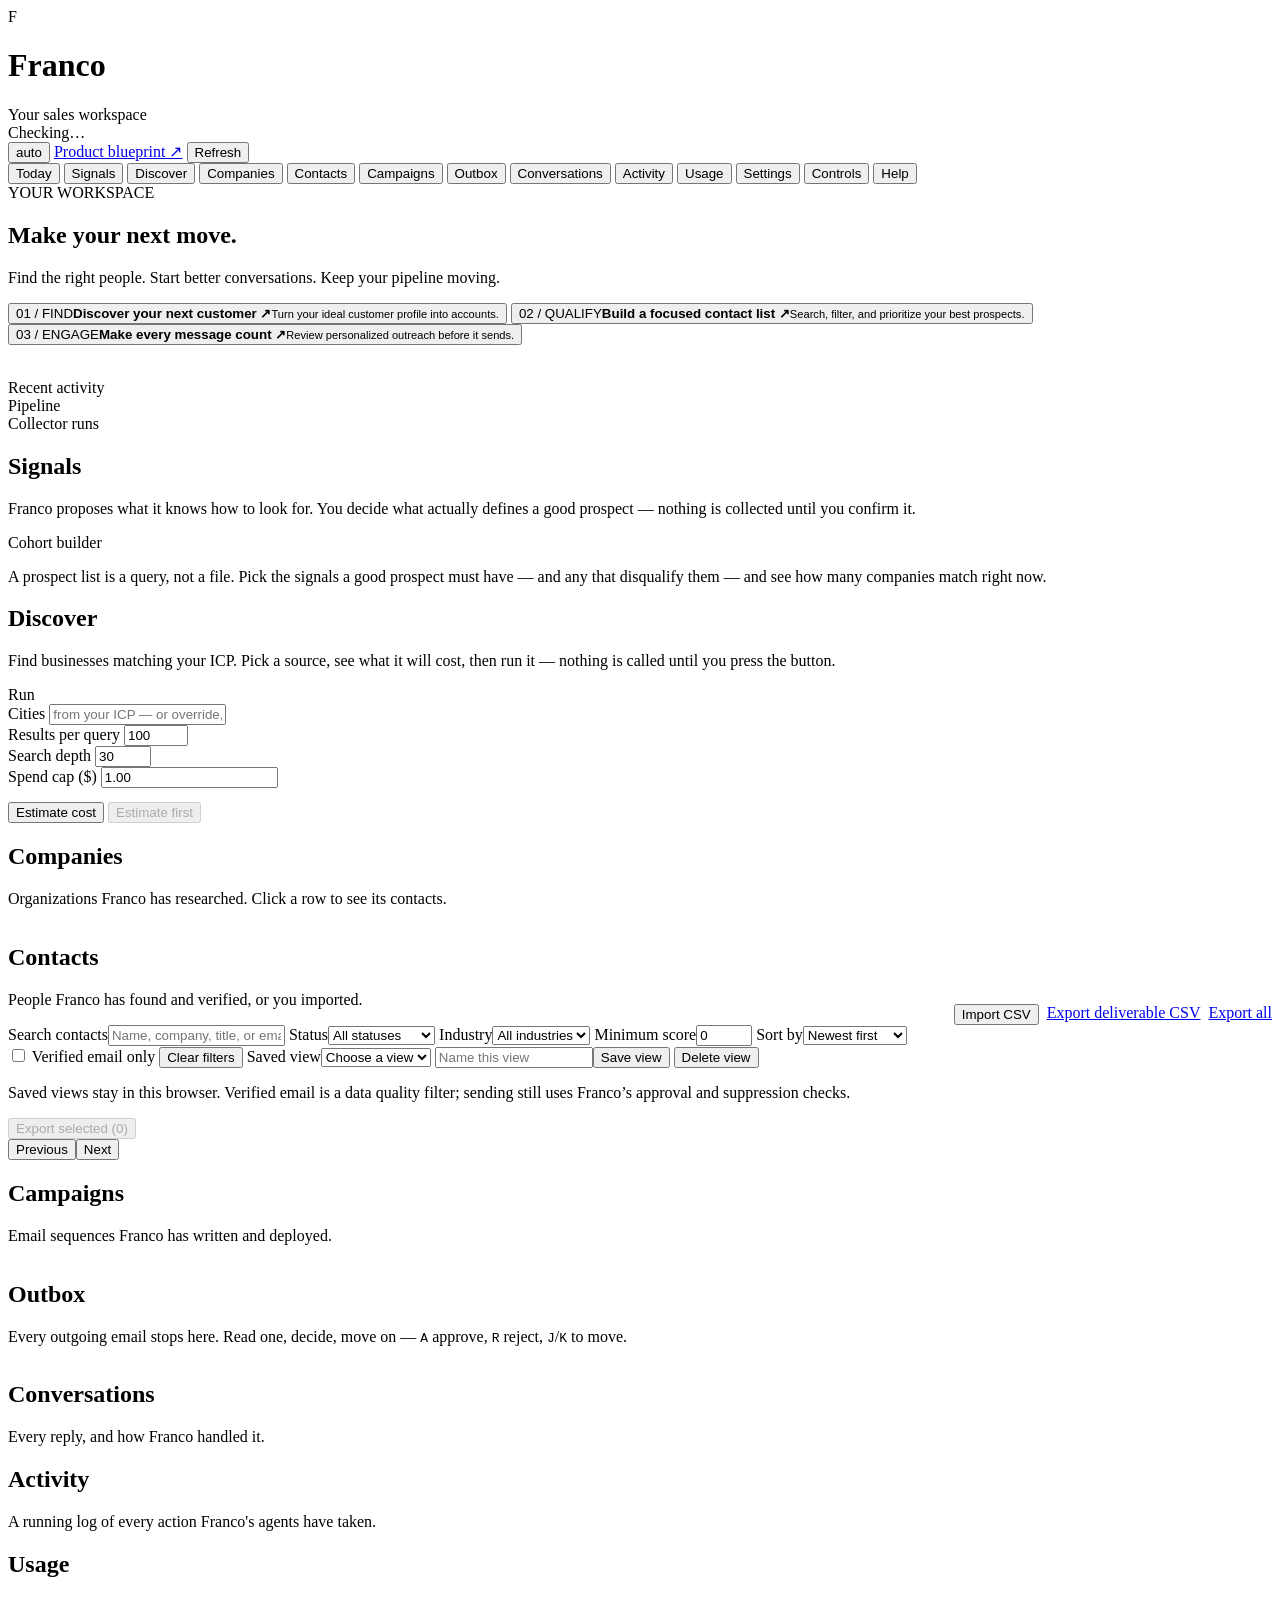
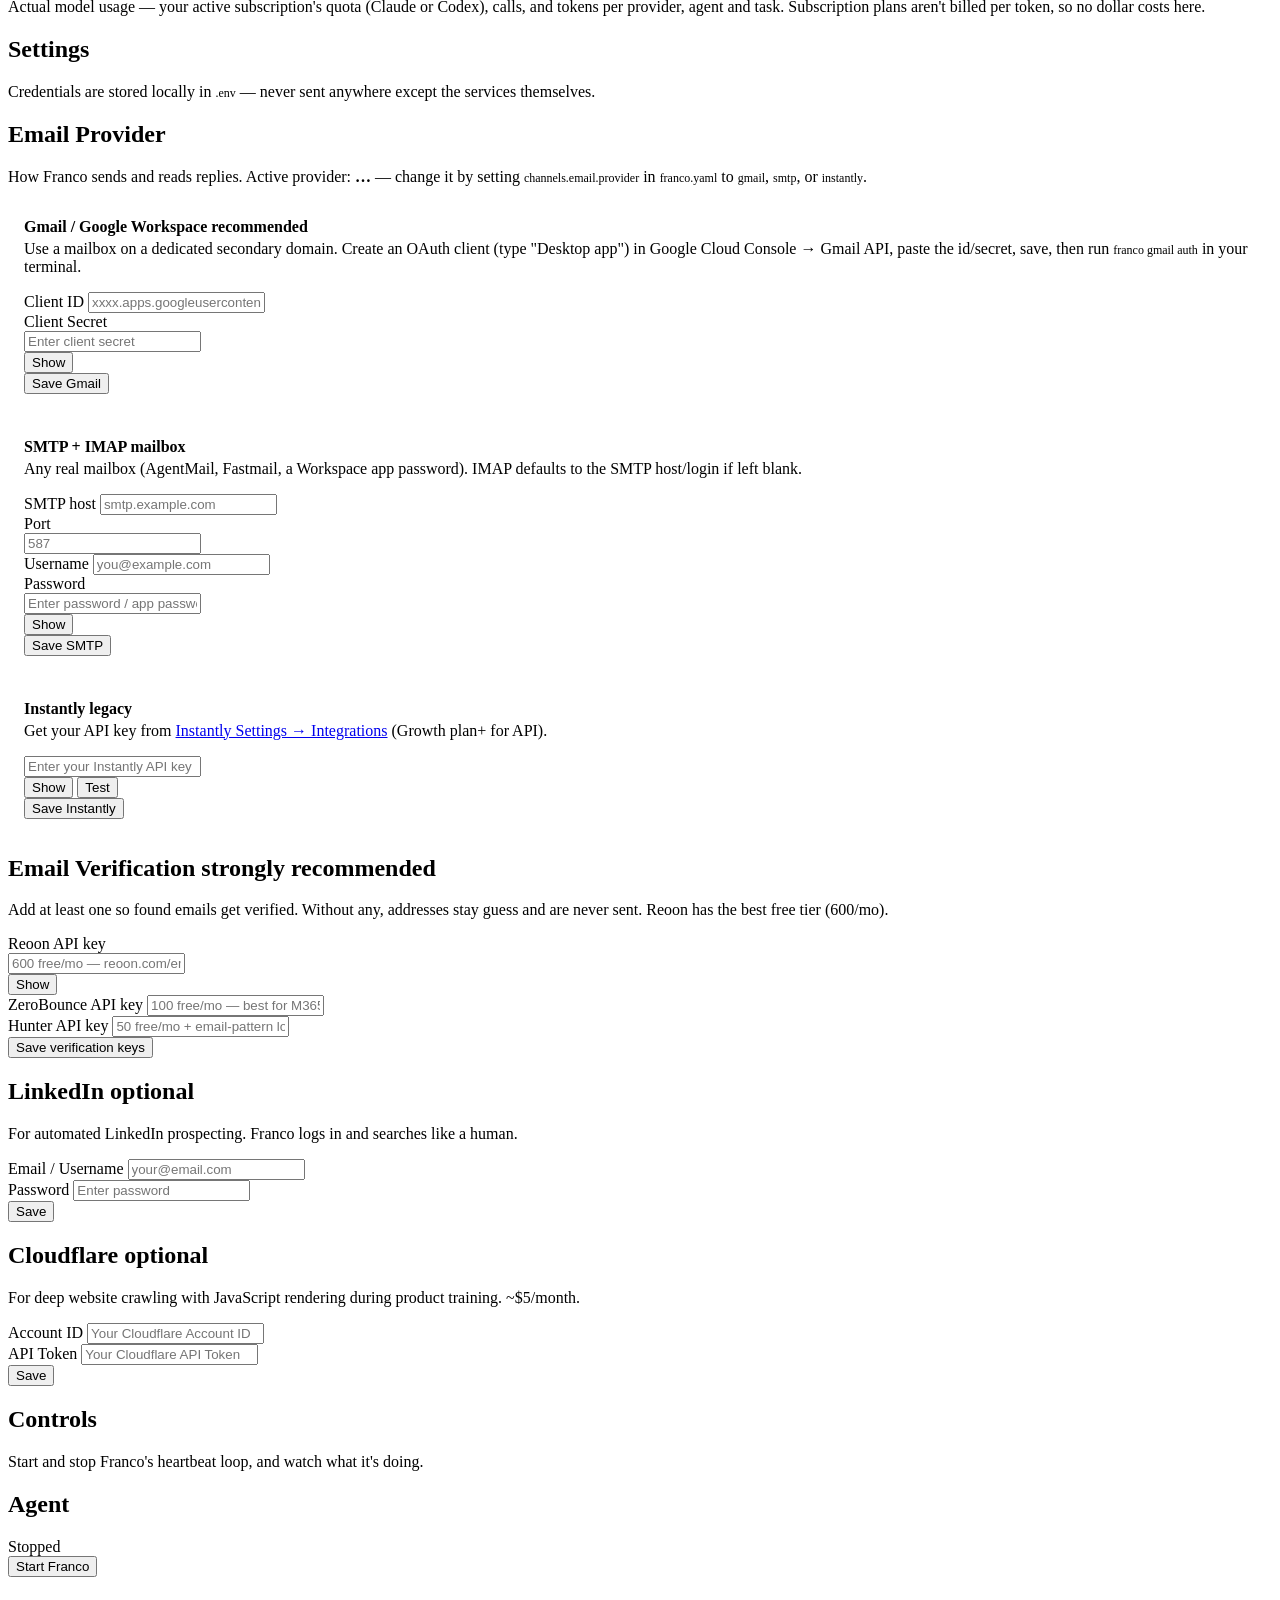
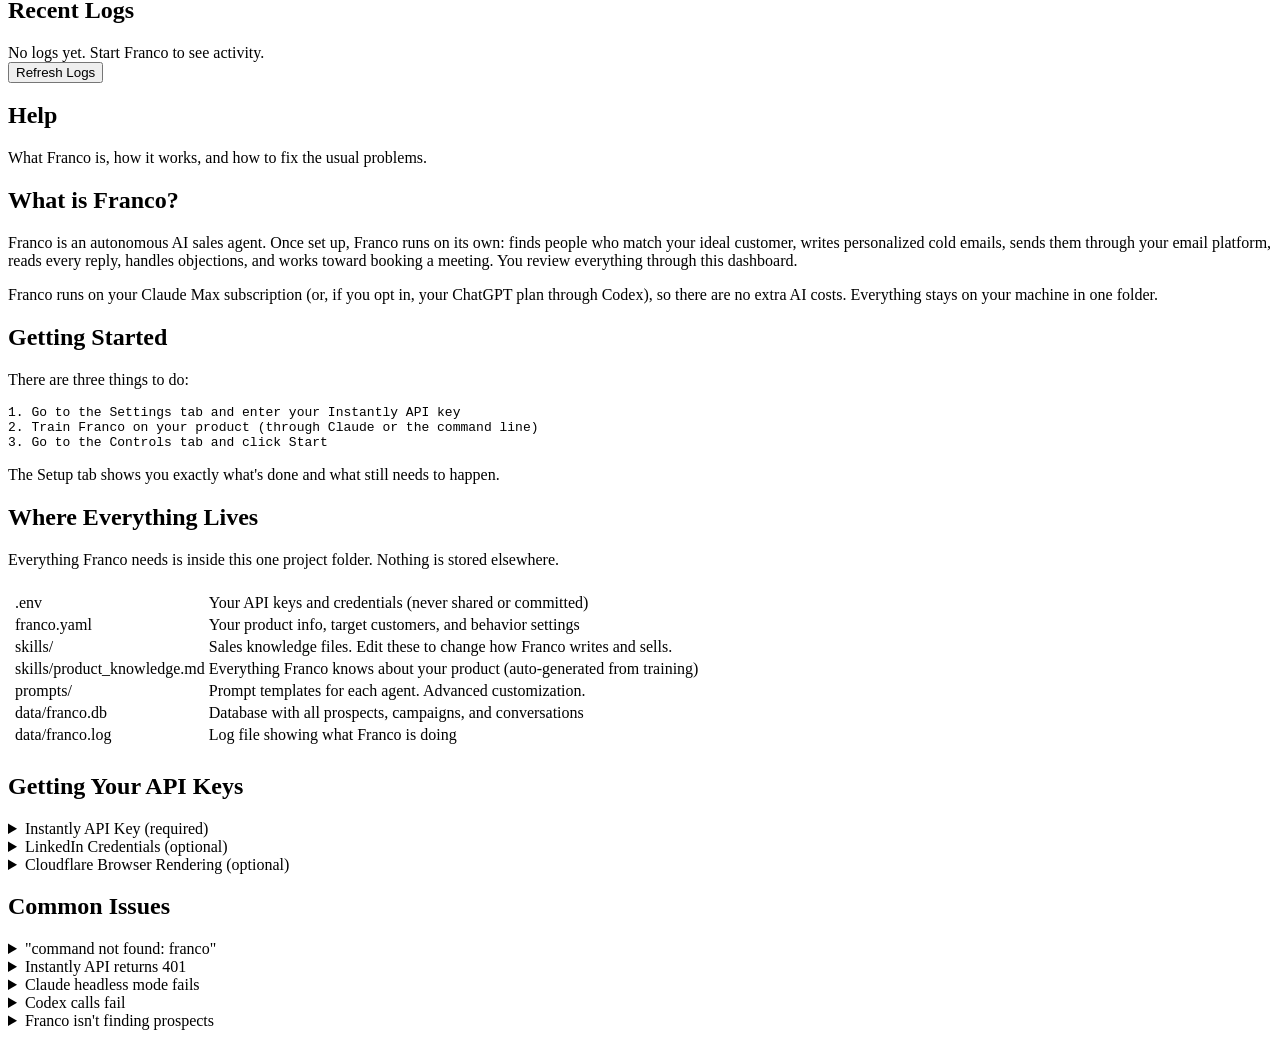
==== franco/web/index.html @ 584b2438 "Add sales workspace upgrades, product blueprint and LLM implementation harness" ====
<!DOCTYPE html>
<html lang="en">
<head>
<meta charset="UTF-8">
<meta name="viewport" content="width=device-width, initial-scale=1.0">
<title>Franco — Sales Workspace</title>
<link rel="stylesheet" href="/static/app.css">
</head>
<body>

<header>
  <div class="brand">
    <div class="mark">F</div>
    <div>
      <h1>Franco</h1>
      <div class="tagline">Your sales workspace</div>
    </div>
  </div>
  <div class="header-controls">
    <div class="franco-status" id="header-status">
      <span class="status-dot stopped" id="header-dot"></span>
      <span id="header-status-text">Checking…</span>
    </div>
    <button class="icon-btn" id="theme-btn" onclick="cycleTheme()"
            title="Appearance: follows your system until you pick one">auto</button>
    <a class="refresh-btn" href="/blueprint">Product blueprint ↗</a>
    <button class="refresh-btn" onclick="loadCurrentTab()">Refresh</button>
  </div>
</header>

<nav aria-label="Workspace navigation">
  <button class="active" onclick="showTab('today', this)">Today<span class="nav-count" id="nav-today"></span></button>
  <button onclick="showTab('signals', this)">Signals<span class="nav-count" id="nav-signals"></span></button>
  <button onclick="showTab('discover', this)">Discover</button>
  <button onclick="showTab('companies', this)">Companies</button>
  <button onclick="showTab('prospects', this)">Contacts</button>
  <button onclick="showTab('campaigns', this)">Campaigns</button>
  <button onclick="showTab('outbox', this)">Outbox<span class="nav-count" id="nav-outbox"></span></button>
  <button onclick="showTab('conversations', this)">Conversations</button>
  <button onclick="showTab('activity', this)">Activity</button>
  <button onclick="showTab('usage', this)">Usage</button>
  <button onclick="showTab('settings', this)">Settings</button>
  <button onclick="showTab('controls', this)">Controls</button>
  <button onclick="showTab('help', this)">Help</button>
</nav>

<main>

<!-- Today: what needs a human -->
<div id="today" class="section active">
  <div class="section-head">
    <div class="eyebrow">YOUR WORKSPACE</div><h2>Make your next move.</h2>
    <p>Find the right people. Start better conversations. Keep your pipeline moving.</p>
  </div>
  <div class="workspace-shortcuts">
    <button onclick="showTab('discover')"><span>01 / FIND</span><strong>Discover your next customer <b>↗</b></strong><small>Turn your ideal customer profile into accounts.</small></button>
    <button onclick="showTab('prospects')"><span>02 / QUALIFY</span><strong>Build a focused contact list <b>↗</b></strong><small>Search, filter, and prioritize your best prospects.</small></button>
    <button onclick="showTab('outbox')"><span>03 / ENGAGE</span><strong>Make every message count <b>↗</b></strong><small>Review personalized outreach before it sends.</small></button>
  </div>
  <div class="today-grid">
    <div class="today-main">
      <div id="today-queue"></div>
      <div class="rail-block" style="margin-top:34px">
        <div class="subhead">Recent activity</div>
        <div id="today-activity"></div>
      </div>
    </div>

    <aside class="today-rail">
      <div class="rail-block">
        <div class="subhead">Pipeline</div>
        <div id="today-figures"></div>
      </div>
      <div class="rail-block" id="today-runs-block">
        <div class="subhead">Collector runs</div>
        <div id="today-runs"></div>
      </div>
      <div id="today-setup"></div>
    </aside>
  </div>
</div>

<!-- Signals: the confirmation gate -->
<div id="signals" class="section">
  <div class="section-head">
    <h2>Signals</h2>
    <p>Franco proposes what it knows how to look for. You decide what actually
       defines a good prospect &mdash; nothing is collected until you confirm it.</p>
  </div>
  <div id="signals-summary"></div>
  <div id="signals-groups"></div>

  <div class="subhead">Cohort builder</div>
  <div class="card">
    <p class="lede">A prospect list is a query, not a file. Pick the signals a
      good prospect must have &mdash; and any that disqualify them &mdash; and see
      how many companies match right now.</p>
    <div id="cohort-builder"></div>
    <div id="cohort-result"></div>
  </div>
</div>

<!-- Discover: the only stage that spends money -->
<div id="discover" class="section">
  <div class="section-head">
    <h2>Discover</h2>
    <p>Find businesses matching your ICP. Pick a source, see what it will cost,
       then run it &mdash; nothing is called until you press the button.</p>
  </div>
  <div id="discover-providers"></div>

  <div class="subhead">Run</div>
  <div class="card">
    <div class="form-row" style="margin-bottom:14px">
      <div class="form-group" style="flex:2">
        <label class="form-label">Cities</label>
        <input class="form-input" id="disc-cities" placeholder="from your ICP — or override, one per line">
      </div>
      <div class="form-group">
        <label class="form-label">Results per query</label>
        <input class="form-input" id="disc-limit" type="number" value="100" min="1" max="1000">
      </div>
      <div class="form-group">
        <label class="form-label">Search depth</label>
        <input class="form-input" id="disc-depth" type="number" value="30" min="10" max="100" step="10">
      </div>
      <div class="form-group">
        <label class="form-label">Spend cap ($)</label>
        <input class="form-input" id="disc-cap" type="number" value="1.00" min="0" step="0.25">
      </div>
    </div>
    <div id="discover-estimate"></div>
    <div class="btn-group">
      <button class="btn btn-secondary" onclick="estimateDiscovery()">Estimate cost</button>
      <button class="btn btn-primary" id="disc-run" onclick="runDiscovery()" disabled>
        Estimate first</button>
      <button class="btn btn-danger" id="disc-stop" onclick="stopDiscovery()" style="display:none">
        Stop</button>
    </div>
  </div>
  <div id="discover-result"></div>
</div>

<!-- Companies -->
<div id="companies" class="section">
  <div class="section-head"><h2>Companies</h2><p>Organizations Franco has researched. Click a row to see its contacts.</p></div>
  <div id="companies-list"></div>
</div>

<!-- Contacts -->
<div id="prospects" class="section">
  <div class="section-head" style="display:flex;align-items:flex-end;justify-content:space-between;gap:16px">
    <div><h2>Contacts</h2><p>People Franco has found and verified, or you imported.</p></div>
    <div style="display:flex;gap:8px;flex-shrink:0">
      <button class="btn btn-secondary btn-sm" onclick="toggleImport()">Import CSV</button>
      <a class="btn btn-secondary btn-sm" href="/api/export/prospects.csv" download>Export deliverable CSV</a>
      <a class="btn btn-secondary btn-sm" href="/api/export/prospects.csv?all=true" download>Export all</a>
    </div>
  </div>
  <div id="import-panel"></div>
  <div class="contact-tools card">
    <div class="contact-filters">
      <label class="search-field">Search contacts<input id="contact-q" class="form-input" placeholder="Name, company, title, or email" oninput="queueContactSearch()"></label>
      <label>Status<select id="contact-status" class="form-input" onchange="resetContactSearch()"><option value="">All statuses</option><option>new</option><option>contacted</option><option>replied</option><option>interested</option><option>meeting</option><option>not_interested</option><option>bounced</option></select></label>
      <label>Industry<select id="contact-industry" class="form-input" onchange="resetContactSearch()"><option value="">All industries</option></select></label>
      <label>Minimum score<input id="contact-score" class="form-input" type="number" min="0" max="100" value="0" onchange="resetContactSearch()"></label>
      <label>Sort by<select id="contact-sort" class="form-input" onchange="resetContactSearch()"><option value="newest">Newest first</option><option value="score">Highest score</option><option value="name">Name A–Z</option></select></label>
    </div>
    <div class="contact-toolbar">
      <label><input id="contact-verified" type="checkbox" onchange="resetContactSearch()"> Verified email only</label>
      <button class="btn btn-secondary btn-sm" onclick="clearContactFilters()">Clear filters</button>
      <label class="saved-label">Saved view<select id="contact-views" class="form-input" onchange="applyContactView()"><option value="">Choose a view</option></select></label>
      <input id="contact-view-name" class="form-input" aria-label="New view name" placeholder="Name this view" maxlength="80" style="width:150px"><button class="btn btn-secondary btn-sm" onclick="saveContactView()">Save view</button>
      <button class="btn btn-secondary btn-sm" onclick="deleteContactView()">Delete view</button>
    </div>
    <p class="muted">Saved views stay in this browser. Verified email is a data quality filter; sending still uses Franco’s approval and suppression checks.</p>
  </div>
  <div class="contact-toolbar"><span id="contact-count" role="status" aria-live="polite"></span><button id="contact-export" class="btn btn-primary btn-sm" onclick="exportContactSelection()" disabled>Export selected (0)</button></div>
  <div id="prospects-table"></div>
  <div class="contact-pagination"><button id="contact-prev" class="btn btn-secondary" onclick="changeContactPage(-1)">Previous</button><span id="contact-page"></span><button id="contact-next" class="btn btn-secondary" onclick="changeContactPage(1)">Next</button></div>
  <dialog id="contact-dialog" aria-labelledby="contact-detail-name"><form method="dialog"><button class="btn btn-secondary" aria-label="Close contact details">Close ×</button></form><div id="contact-detail"></div></dialog>
</div>

<!-- Campaigns -->
<div id="campaigns" class="section">
  <div class="section-head"><h2>Campaigns</h2><p>Email sequences Franco has written and deployed.</p></div>
  <div id="campaigns-list"></div>
</div>

<!-- Outbox: the decisions desk -->
<div id="outbox" class="section">
  <div class="section-head" style="display:flex;align-items:flex-end;justify-content:space-between;gap:16px">
    <div>
      <h2>Outbox</h2>
      <p>Every outgoing email stops here. Read one, decide, move on &mdash;
         <kbd>A</kbd> approve, <kbd>R</kbd> reject, <kbd>J</kbd>/<kbd>K</kbd> to move.</p>
    </div>
    <div style="display:flex;gap:8px;flex-shrink:0" id="outbox-actions"></div>
  </div>
  <div id="outbox-banner"></div>
  <div id="outbox-desk"></div>
  <div id="outbox-list"></div>
</div>

<!-- Conversations -->
<div id="conversations" class="section">
  <div class="section-head"><h2>Conversations</h2><p>Every reply, and how Franco handled it.</p></div>
  <div id="conversations-list"></div>
</div>

<!-- Activity -->
<div id="activity" class="section">
  <div class="section-head"><h2>Activity</h2><p>A running log of every action Franco's agents have taken.</p></div>
  <div id="activity-list"></div>
</div>

<!-- Usage -->
<div id="usage" class="section">
  <div class="section-head"><h2>Usage</h2><p>Actual model usage — your active subscription's quota (Claude or Codex), calls, and tokens per provider, agent and task. Subscription plans aren't billed per token, so no dollar costs here.</p></div>
  <div id="usage-quota" class="card" style="display:none"></div>
  <div class="stats-grid" id="usage-stats"></div>
  <div class="card" id="usage-daily" style="display:none"></div>
  <div id="usage-tables"></div>
</div>

<!-- Settings -->
<div id="settings" class="section">
  <div class="section-head"><h2>Settings</h2><p>Credentials are stored locally in <span style="font-family:var(--mono);font-size:12px">.env</span> — never sent anywhere except the services themselves.</p></div>
  <div class="card">
    <h2>Email Provider</h2>
    <p class="lede">How Franco sends and reads replies. Active provider: <b id="active-provider">…</b> — change it by setting <span style="font-family:var(--mono);font-size:12px">channels.email.provider</span> in <span style="font-family:var(--mono);font-size:12px">franco.yaml</span> to <span style="font-family:var(--mono);font-size:12px">gmail</span>, <span style="font-family:var(--mono);font-size:12px">smtp</span>, or <span style="font-family:var(--mono);font-size:12px">instantly</span>.</p>

    <div style="border:1px solid var(--border);border-radius:10px;padding:16px;margin-bottom:12px">
      <div style="font-weight:650;margin-bottom:4px">Gmail / Google Workspace <span class="optional-tag">recommended</span> <span id="gmail-status" class="email-tag"></span></div>
      <p class="lede" style="margin-top:4px">Use a mailbox on a dedicated secondary domain. Create an OAuth client (type "Desktop app") in Google Cloud Console → Gmail API, paste the id/secret, save, then run <span style="font-family:var(--mono);font-size:12px">franco gmail auth</span> in your terminal.</p>
      <div class="form-group"><label class="form-label" for="gmail-id">Client ID</label>
        <input type="text" class="form-input" id="gmail-id" placeholder="xxxx.apps.googleusercontent.com" autocomplete="off"></div>
      <div class="form-group"><label class="form-label" for="gmail-secret">Client Secret</label>
        <div class="form-row"><div class="form-group" style="margin-bottom:0">
          <input type="password" class="form-input" id="gmail-secret" placeholder="Enter client secret" autocomplete="off"></div>
          <button class="btn btn-secondary btn-sm" onclick="toggleVisibility('gmail-secret')">Show</button></div></div>
      <button class="btn btn-primary btn-sm" onclick="saveGmail()">Save Gmail</button>
    </div>

    <div style="border:1px solid var(--border);border-radius:10px;padding:16px;margin-bottom:12px">
      <div style="font-weight:650;margin-bottom:4px">SMTP + IMAP mailbox</div>
      <p class="lede" style="margin-top:4px">Any real mailbox (AgentMail, Fastmail, a Workspace app password). IMAP defaults to the SMTP host/login if left blank.</p>
      <div class="form-row">
        <div class="form-group"><label class="form-label" for="smtp-host">SMTP host</label>
          <input type="text" class="form-input" id="smtp-host" placeholder="smtp.example.com" autocomplete="off"></div>
        <div class="form-group" style="max-width:120px"><label class="form-label" for="smtp-port">Port</label>
          <input type="text" class="form-input" id="smtp-port" placeholder="587" autocomplete="off"></div>
      </div>
      <div class="form-group"><label class="form-label" for="smtp-user">Username</label>
        <input type="text" class="form-input" id="smtp-user" placeholder="you@example.com" autocomplete="off"></div>
      <div class="form-group"><label class="form-label" for="smtp-pass">Password</label>
        <div class="form-row"><div class="form-group" style="margin-bottom:0">
          <input type="password" class="form-input" id="smtp-pass" placeholder="Enter password / app password" autocomplete="off"></div>
          <button class="btn btn-secondary btn-sm" onclick="toggleVisibility('smtp-pass')">Show</button></div></div>
      <button class="btn btn-primary btn-sm" onclick="saveSmtp()">Save SMTP</button>
    </div>

    <div style="border:1px solid var(--border);border-radius:10px;padding:16px">
      <div style="font-weight:650;margin-bottom:4px">Instantly <span class="optional-tag">legacy</span></div>
      <p class="lede" style="margin-top:4px">Get your API key from <a href="https://app.instantly.ai/app/settings/integrations" target="_blank" rel="noopener">Instantly Settings → Integrations</a> (Growth plan+ for API).</p>
      <div class="form-group"><div class="form-row"><div class="form-group" style="margin-bottom:0">
        <input type="password" class="form-input" id="instantly-key" placeholder="Enter your Instantly API key" autocomplete="off"></div>
        <button class="btn btn-secondary btn-sm" onclick="toggleVisibility('instantly-key')">Show</button>
        <button class="btn btn-secondary btn-sm" onclick="testInstantly()">Test</button></div>
        <div id="instantly-test-result"></div></div>
      <button class="btn btn-primary btn-sm" onclick="saveInstantly()">Save Instantly</button>
    </div>
  </div>

  <div class="card">
    <h2>Email Verification <span class="optional-tag">strongly recommended</span></h2>
    <p class="lede">Add at least one so found emails get verified. Without any, addresses stay <span class="email-tag guess">guess</span> and are never sent. Reoon has the best free tier (600/mo).</p>
    <div class="form-group"><label class="form-label" for="reoon-key">Reoon API key <span id="reoon-status" class="email-tag"></span></label>
      <div class="form-row"><div class="form-group" style="margin-bottom:0">
        <input type="password" class="form-input" id="reoon-key" placeholder="600 free/mo — reoon.com/email-verifier" autocomplete="off"></div>
        <button class="btn btn-secondary btn-sm" onclick="toggleVisibility('reoon-key')">Show</button></div></div>
    <div class="form-group"><label class="form-label" for="zerobounce-key">ZeroBounce API key <span id="zerobounce-status" class="email-tag"></span></label>
      <input type="password" class="form-input" id="zerobounce-key" placeholder="100 free/mo — best for M365/Workspace catch-alls" autocomplete="off"></div>
    <div class="form-group"><label class="form-label" for="hunter-key">Hunter API key <span id="hunter-status" class="email-tag"></span></label>
      <input type="password" class="form-input" id="hunter-key" placeholder="50 free/mo + email-pattern lookup" autocomplete="off"></div>
    <button class="btn btn-primary btn-sm" onclick="saveVerifiers()">Save verification keys</button>
  </div>

  <div class="card">
    <h2>LinkedIn <span class="optional-tag">optional</span></h2>
    <p class="lede">For automated LinkedIn prospecting. Franco logs in and searches like a human.</p>
    <div class="form-group">
      <label class="form-label" for="linkedin-email">Email / Username</label>
      <input type="text" class="form-input" id="linkedin-email" placeholder="your@email.com" autocomplete="off">
    </div>
    <div class="form-group">
      <label class="form-label" for="linkedin-password">Password</label>
      <input type="password" class="form-input" id="linkedin-password" placeholder="Enter password" autocomplete="new-password">
    </div>
    <button class="btn btn-primary" onclick="saveLinkedIn()">Save</button>
  </div>

  <div class="card">
    <h2>Cloudflare <span class="optional-tag">optional</span></h2>
    <p class="lede">For deep website crawling with JavaScript rendering during product training. ~$5/month.</p>
    <div class="form-group">
      <label class="form-label" for="cf-account-id">Account ID</label>
      <input type="text" class="form-input" id="cf-account-id" placeholder="Your Cloudflare Account ID" autocomplete="off">
    </div>
    <div class="form-group">
      <label class="form-label" for="cf-api-token">API Token</label>
      <input type="password" class="form-input" id="cf-api-token" placeholder="Your Cloudflare API Token" autocomplete="off">
    </div>
    <button class="btn btn-primary" onclick="saveCloudflare()">Save</button>
  </div>
</div>

<!-- Controls -->
<div id="controls" class="section">
  <div class="section-head"><h2>Controls</h2><p>Start and stop Franco's heartbeat loop, and watch what it's doing.</p></div>
  <div class="control-panel">
    <div class="card">
      <h2>Agent</h2>
      <div class="status-big" id="control-status">
        <div class="dot stopped" id="control-dot"></div>
        <span class="label stopped" id="control-label">Stopped</span>
      </div>
      <div class="status-meta" id="control-meta"></div>
      <div class="btn-group">
        <button class="btn btn-primary" id="btn-start" onclick="startFranco()">Start Franco</button>
        <button class="btn btn-danger" id="btn-stop" onclick="stopFranco()" style="display:none">Stop Franco</button>
      </div>
    </div>
    <div class="card">
      <h2>Recent Logs</h2>
      <div class="log-viewer" id="log-viewer">No logs yet. Start Franco to see activity.</div>
      <div class="btn-group">
        <button class="btn btn-secondary btn-sm" onclick="loadLogs()">Refresh Logs</button>
      </div>
    </div>
  </div>
</div>

<!-- Help -->
<div id="help" class="section">
  <div class="section-head"><h2>Help</h2><p>What Franco is, how it works, and how to fix the usual problems.</p></div>

  <div class="help-section">
    <h2>What is Franco?</h2>
    <p>Franco is an autonomous AI sales agent. Once set up, Franco runs on its own: finds people who match your ideal customer, writes personalized cold emails, sends them through your email platform, reads every reply, handles objections, and works toward booking a meeting. You review everything through this dashboard.</p>
    <p>Franco runs on your Claude Max subscription (or, if you opt in, your ChatGPT plan through Codex), so there are no extra AI costs. Everything stays on your machine in one folder.</p>
  </div>

  <div class="help-section">
    <h2>Getting Started</h2>
    <p>There are three things to do:</p>
    <pre>1. Go to the Settings tab and enter your Instantly API key
2. Train Franco on your product (through Claude or the command line)
3. Go to the Controls tab and click Start</pre>
    <p>The Setup tab shows you exactly what's done and what still needs to happen.</p>
  </div>

  <div class="help-section">
    <h2>Where Everything Lives</h2>
    <p>Everything Franco needs is inside this one project folder. Nothing is stored elsewhere.</p>
    <div class="table-card" style="padding:6px 4px">
    <table class="file-table">
      <tr><td>.env</td><td>Your API keys and credentials (never shared or committed)</td></tr>
      <tr><td>franco.yaml</td><td>Your product info, target customers, and behavior settings</td></tr>
      <tr><td>skills/</td><td>Sales knowledge files. Edit these to change how Franco writes and sells.</td></tr>
      <tr><td>skills/product_knowledge.md</td><td>Everything Franco knows about your product (auto-generated from training)</td></tr>
      <tr><td>prompts/</td><td>Prompt templates for each agent. Advanced customization.</td></tr>
      <tr><td>data/franco.db</td><td>Database with all prospects, campaigns, and conversations</td></tr>
      <tr><td>data/franco.log</td><td>Log file showing what Franco is doing</td></tr>
    </table>
    </div>
  </div>

  <div class="help-section">
    <h2>Getting Your API Keys</h2>

    <details>
      <summary>Instantly API Key (required)</summary>
      <div class="faq-body">
        <p>Instantly is the email platform Franco uses to send campaigns.</p>
        <p>1. Sign up at <a href="https://instantly.ai" target="_blank" rel="noopener">instantly.ai</a> (you need the Growth plan for API access)</p>
        <p>2. Go to Settings &gt; Integrations</p>
        <p>3. Copy your API key</p>
        <p>4. Paste it in the Settings tab here</p>
      </div>
    </details>

    <details>
      <summary>LinkedIn Credentials (optional)</summary>
      <div class="faq-body">
        <p>If you want Franco to find prospects on LinkedIn, enter your LinkedIn email and password. Franco uses a real browser to search LinkedIn like a human would, with random delays and rate limits to avoid detection.</p>
        <p>If you skip this, Franco will find prospects through Google searches and company website scraping instead.</p>
      </div>
    </details>

    <details>
      <summary>Cloudflare Browser Rendering (optional)</summary>
      <div class="faq-body">
        <p>This is only used during product training (when Franco crawls your website to learn about your product). It handles JavaScript-heavy websites that a basic crawler can't read.</p>
        <p>1. Sign up at <a href="https://dash.cloudflare.com" target="_blank" rel="noopener">Cloudflare</a> (paid Workers plan, ~$5/month)</p>
        <p>2. Go to Workers &amp; Pages &gt; Browser Rendering</p>
        <p>3. Create an API token with Browser Rendering Edit permissions</p>
        <p>4. Enter your Account ID and API Token in the Settings tab</p>
        <p>Without this, Franco uses a built-in crawler that works fine for most websites but can't render JavaScript.</p>
      </div>
    </details>
  </div>

  <div class="help-section">
    <h2>Common Issues</h2>

    <details>
      <summary>"command not found: franco"</summary>
      <div class="faq-body">You need to activate the virtual environment first: <code>source .venv/bin/activate</code></div>
    </details>

    <details>
      <summary>Instantly API returns 401</summary>
      <div class="faq-body">Your API key is wrong, or you need the Growth plan (the free plan doesn't include API access). Double-check the key in Settings &gt; Integrations in your Instantly dashboard.</div>
    </details>

    <details>
      <summary>Claude headless mode fails</summary>
      <div class="faq-body">Make sure you've run <code>claude login</code> in your terminal and have an active Claude Max subscription. Franco uses your existing subscription, not a separate API key.</div>
    </details>

    <details>
      <summary>Codex calls fail</summary>
      <div class="faq-body">With <code>brain.provider: codex</code>, set <code>brain.model: gpt-5.5</code> (the verified text-only model; a blank model fails on current ChatGPT accounts and code-mode models are refused), run <code>codex login</code> and choose "Sign in with ChatGPT" (API-key logins are refused). Franco never renews your Codex login: if the log says it has expired or is due for renewal, use Codex once or run <code>codex login</code>. Franco needs Codex CLI 0.159.3 on macOS or Linux (Codex isn't supported on Windows; use Claude there) and refuses other versions. While Codex can't be used, Franco pauses (the Actions card shows "Codex paused" and why), leaves replies and queued emails untouched, and resumes once it's fixed; <code>franco status --check</code> checks on demand. If the log says isolation could not be verified, a Codex config layer is forcing a tool, hook, MCP server or custom endpoint back on — Franco refuses to send prompts until it is removed. Franco never falls back to Claude on its own.</div>
    </details>

    <details>
      <summary>Franco isn't finding prospects</summary>
      <div class="faq-body">Check that your ICP (ideal customer profile) in franco.yaml has realistic titles, industries, and geography. If LinkedIn is set up, check that the credentials are correct. Check the Activity tab to see what Franco has been trying to do.</div>
    </details>
  </div>
</div>

</main>

<script src="/static/contacts.js"></script>
<script src="/static/app.js"></script>
</body>
</html>
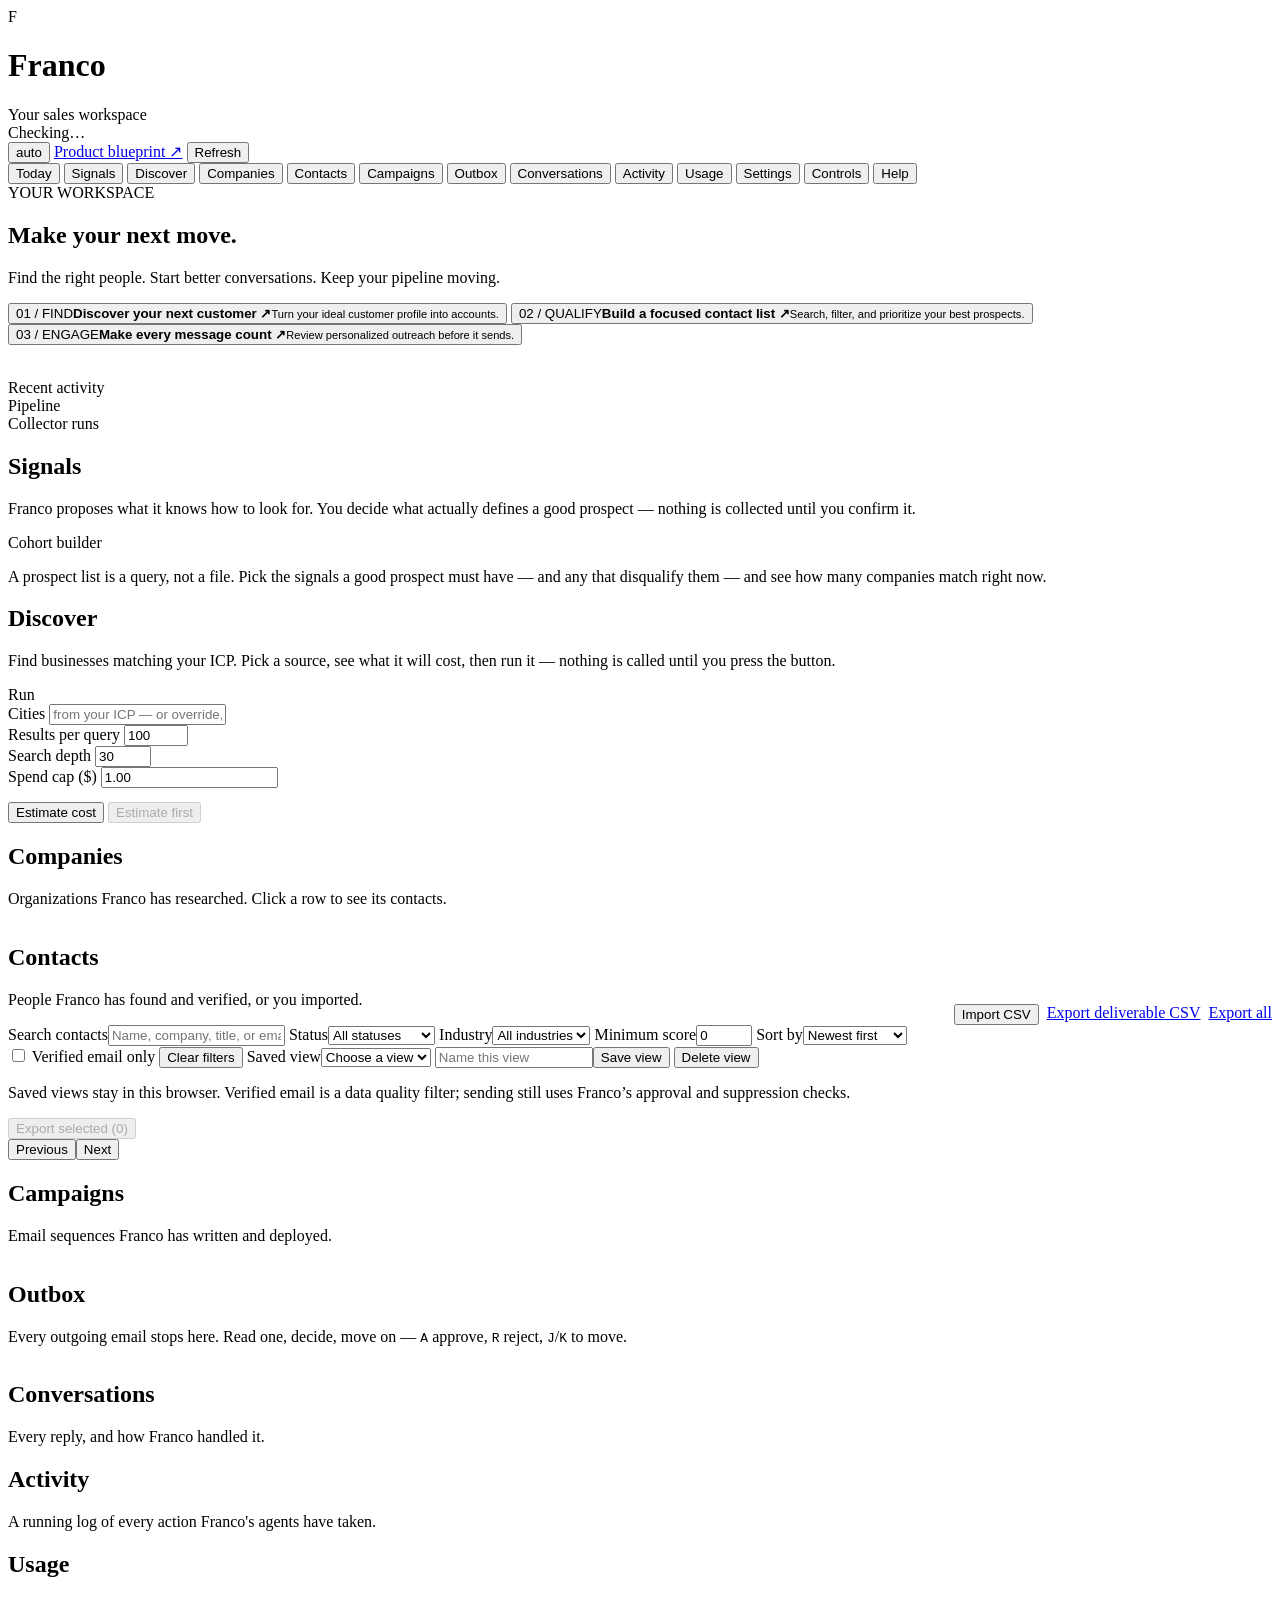
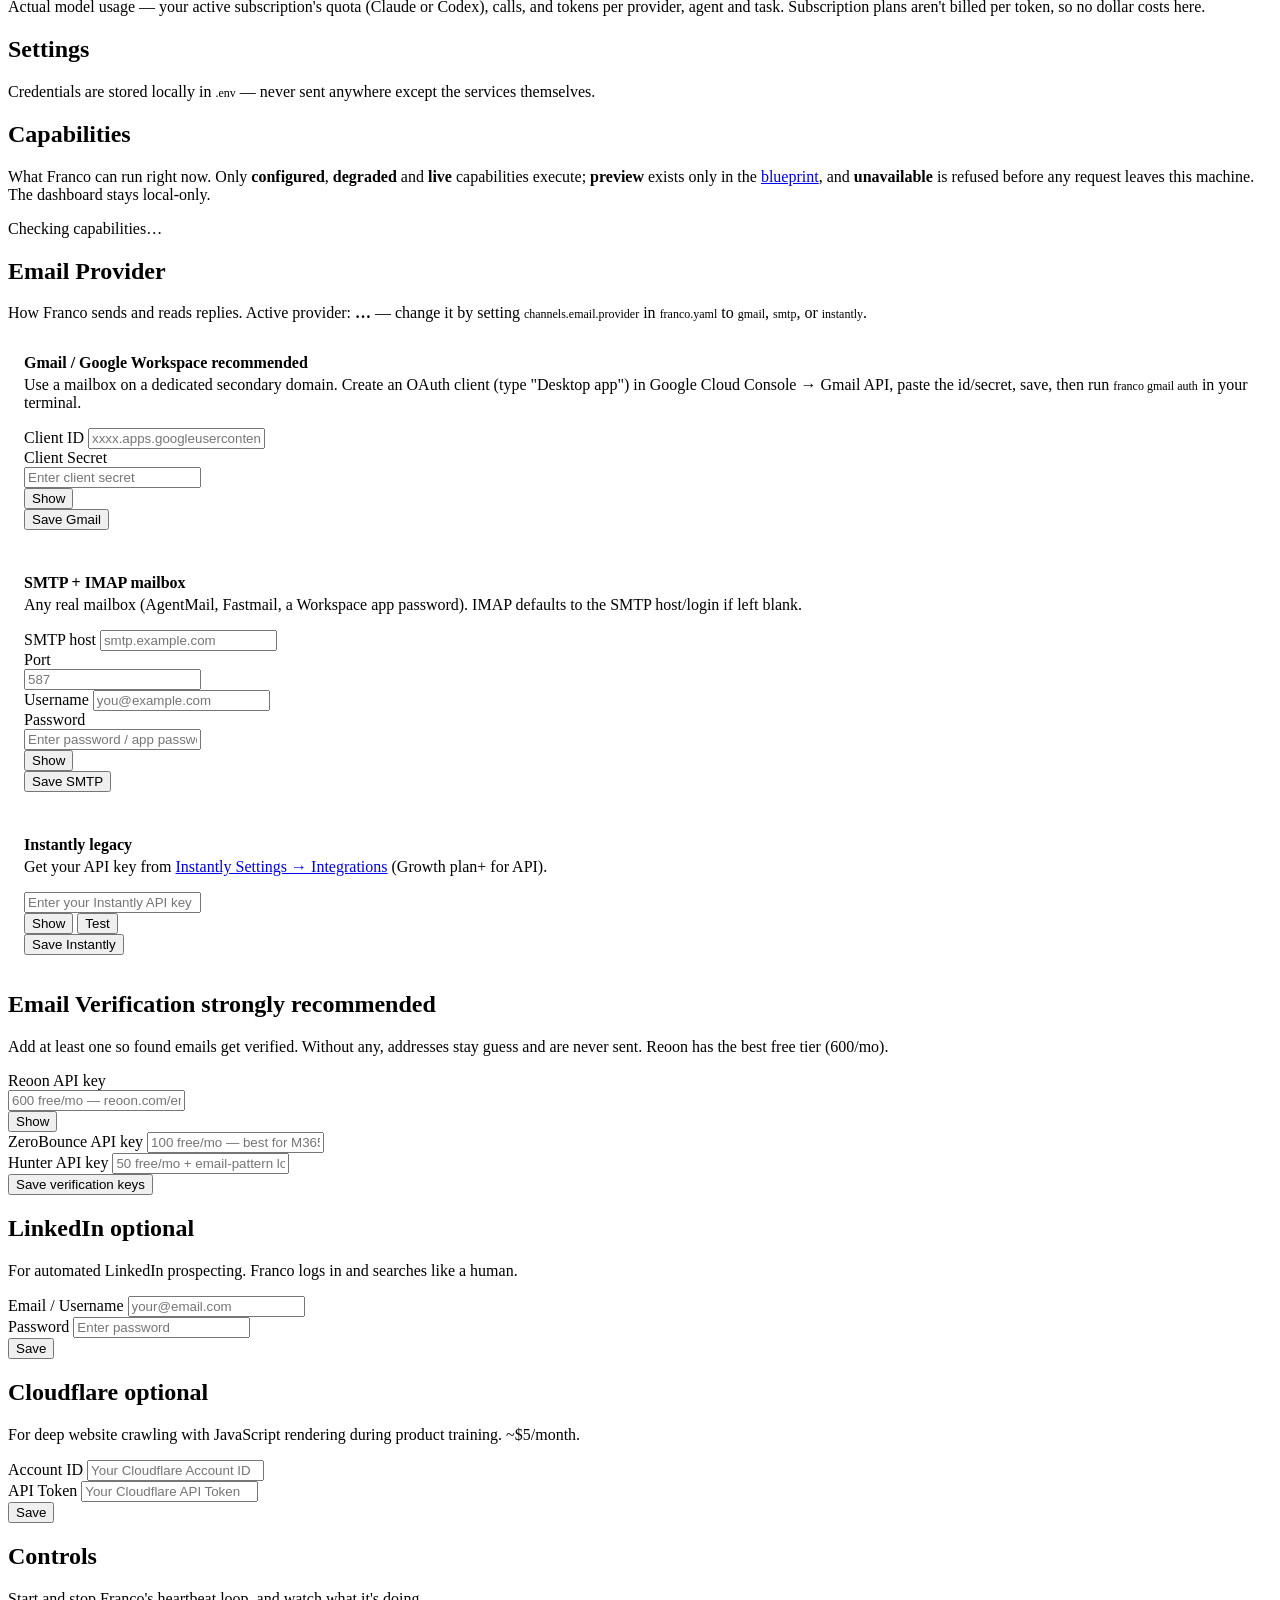
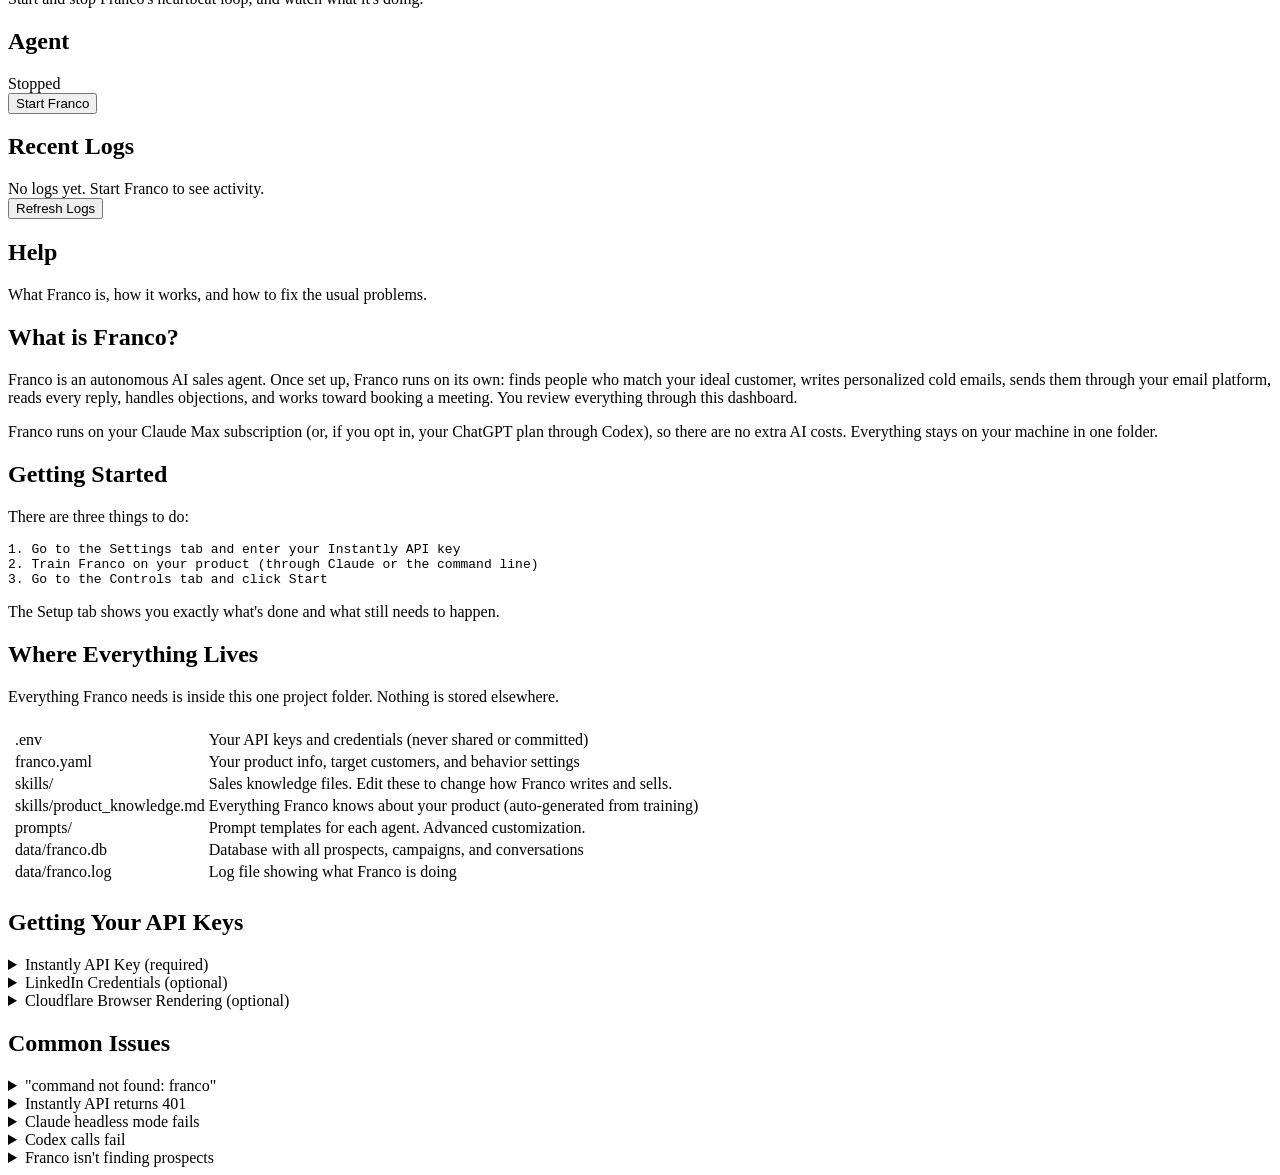
==== commit 6afd7c25: "P00: capability states, fixture guard and 100-contact benchmark - Capability registry with five stat" ====
--- a/franco/web/index.html
+++ b/franco/web/index.html
@@ -226,6 +226,11 @@
 <!-- Settings -->
 <div id="settings" class="section">
   <div class="section-head"><h2>Settings</h2><p>Credentials are stored locally in <span style="font-family:var(--mono);font-size:12px">.env</span> — never sent anywhere except the services themselves.</p></div>
+  <div class="card" id="capabilities-card">
+    <h2>Capabilities</h2>
+    <p class="lede">What Franco can run right now. Only <b>configured</b>, <b>degraded</b> and <b>live</b> capabilities execute; <b>preview</b> exists only in the <a href="/blueprint">blueprint</a>, and <b>unavailable</b> is refused before any request leaves this machine. The dashboard stays local-only.</p>
+    <div id="capabilities" aria-live="polite"><p class="muted">Checking capabilities&hellip;</p></div>
+  </div>
   <div class="card">
     <h2>Email Provider</h2>
     <p class="lede">How Franco sends and reads replies. Active provider: <b id="active-provider">…</b> — change it by setting <span style="font-family:var(--mono);font-size:12px">channels.email.provider</span> in <span style="font-family:var(--mono);font-size:12px">franco.yaml</span> to <span style="font-family:var(--mono);font-size:12px">gmail</span>, <span style="font-family:var(--mono);font-size:12px">smtp</span>, or <span style="font-family:var(--mono);font-size:12px">instantly</span>.</p>
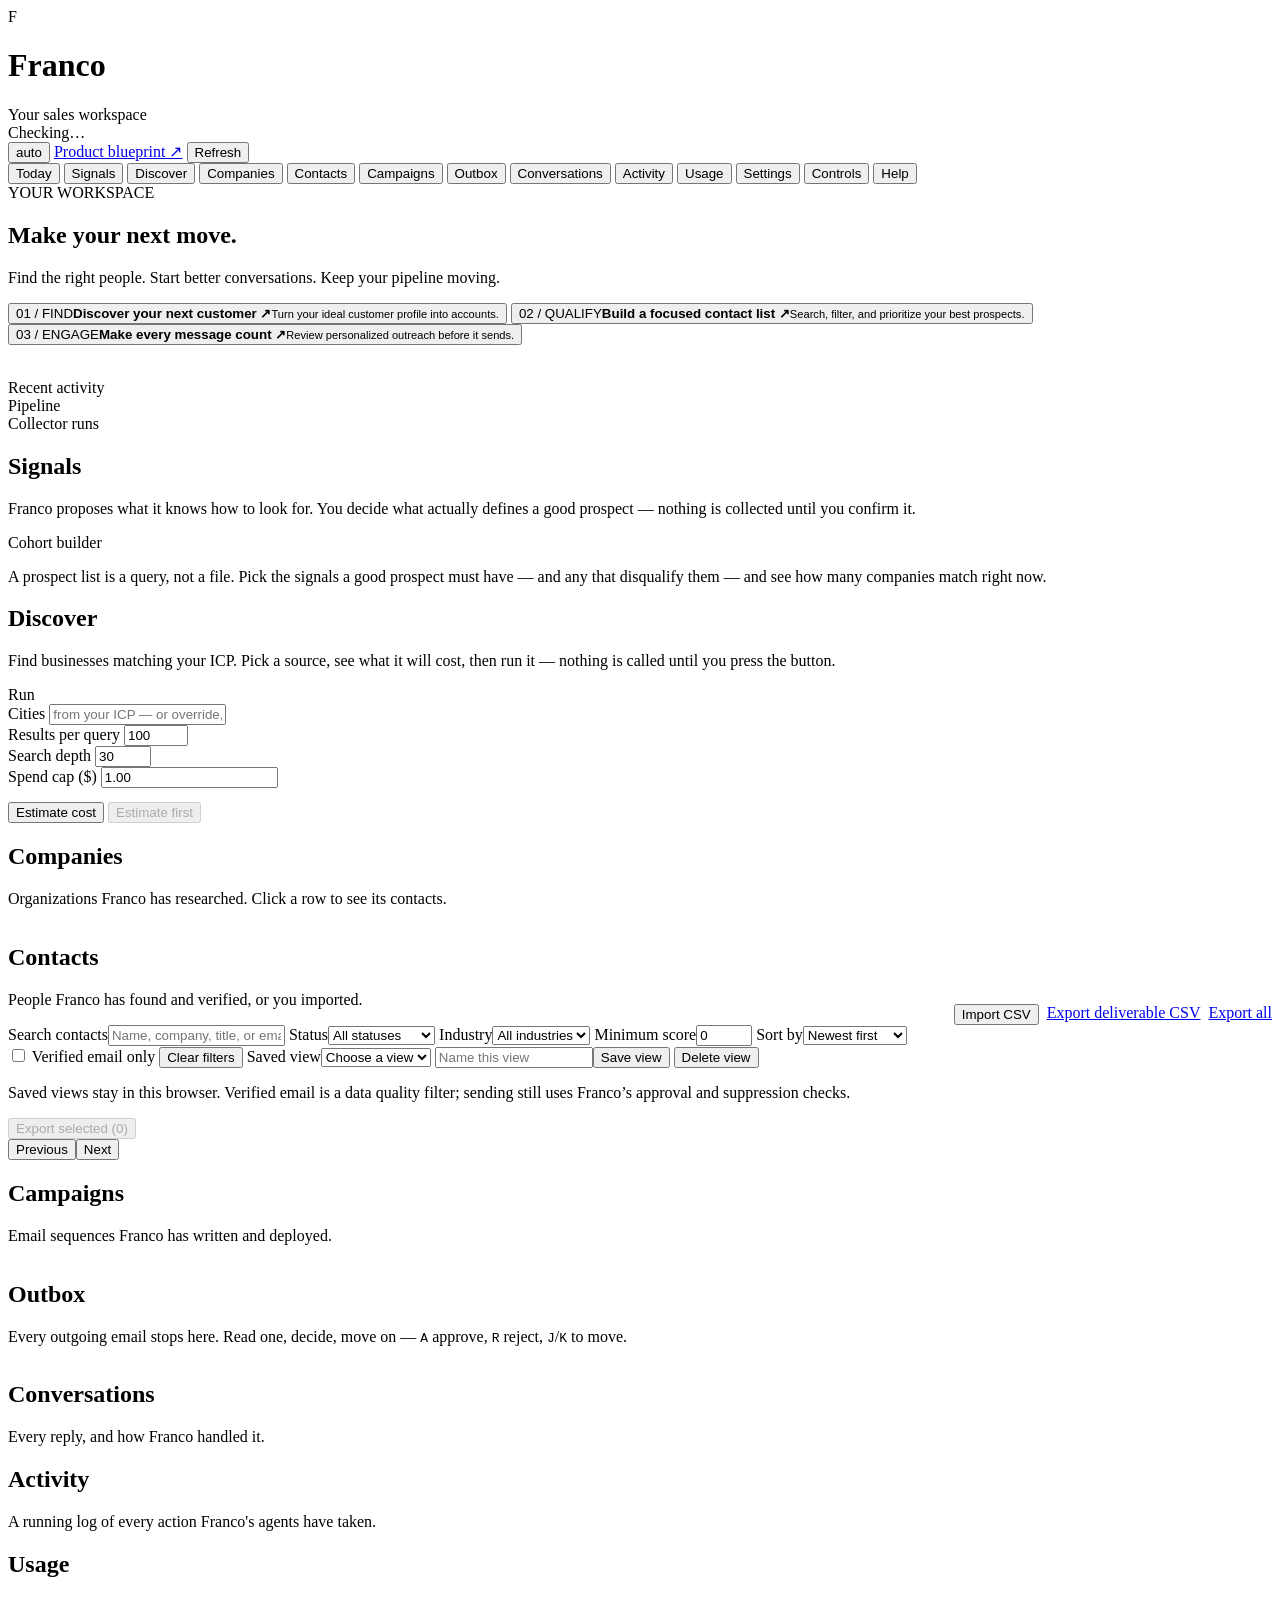
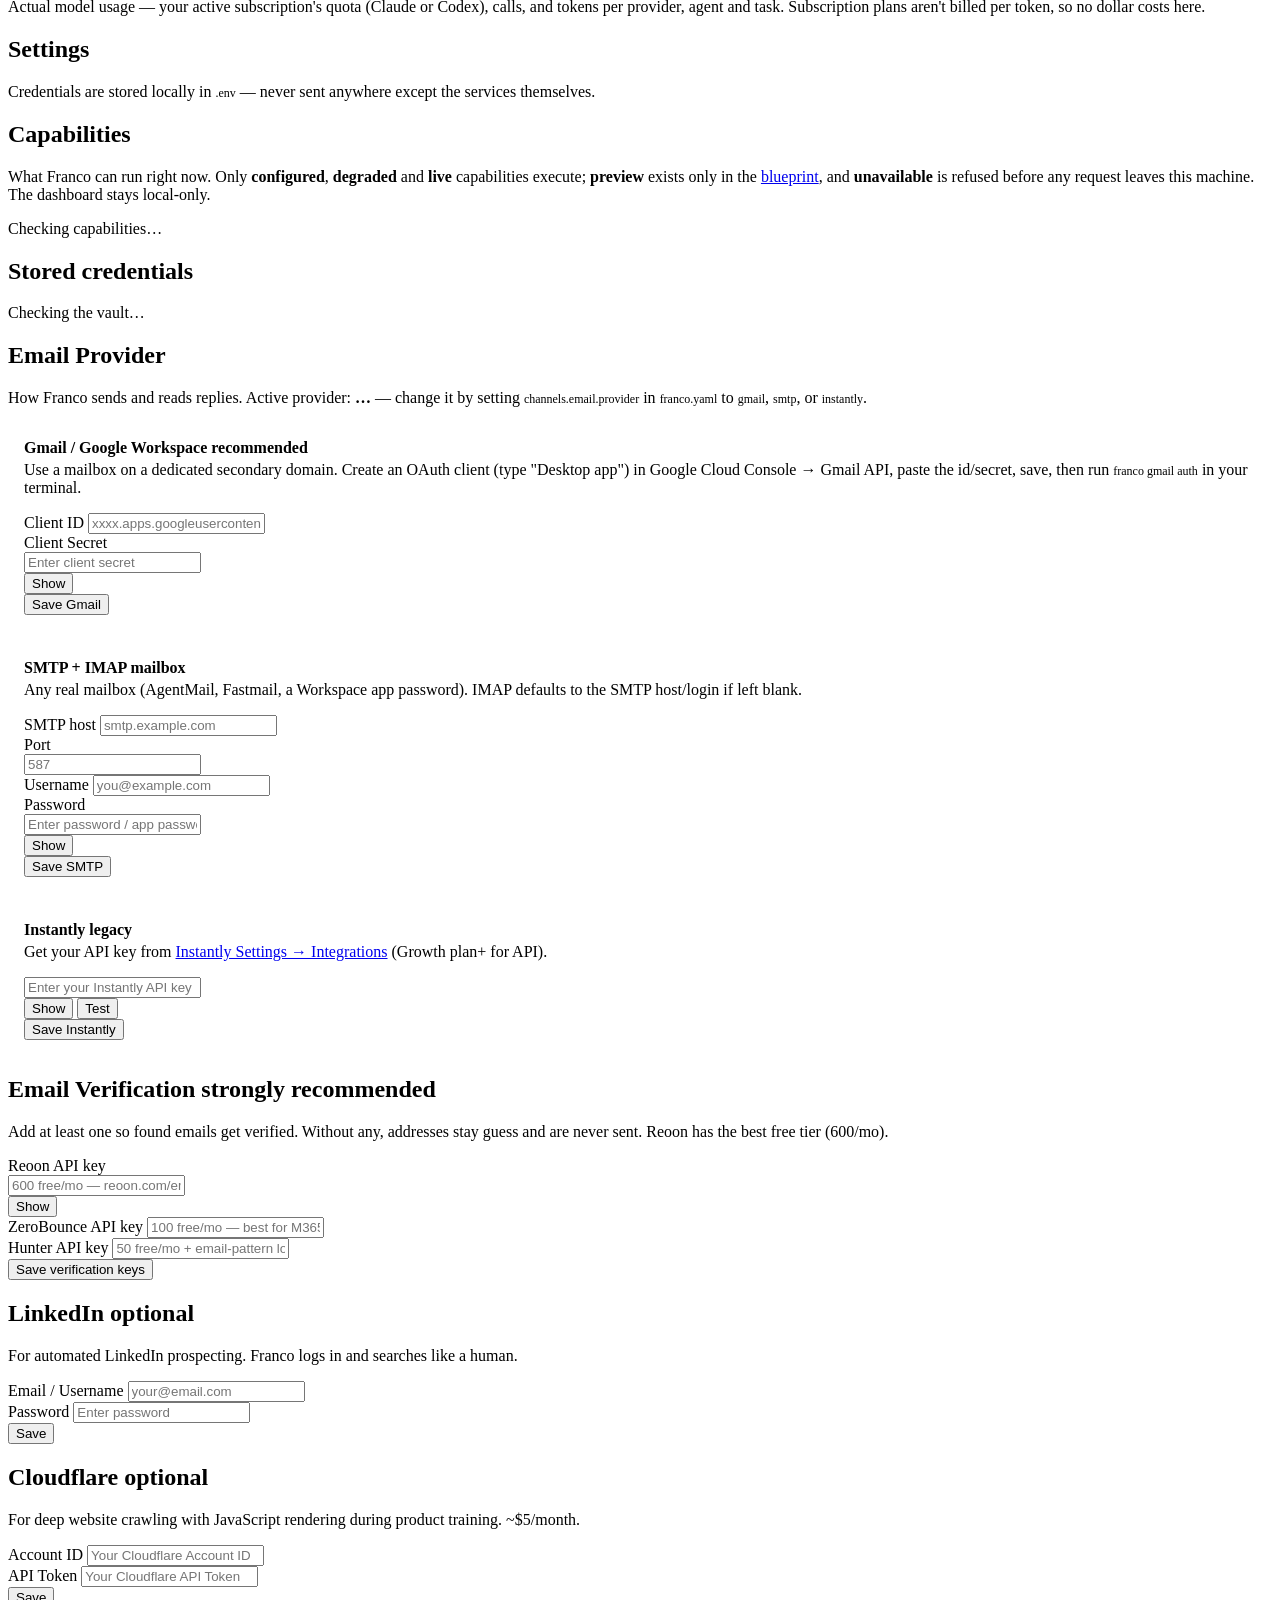
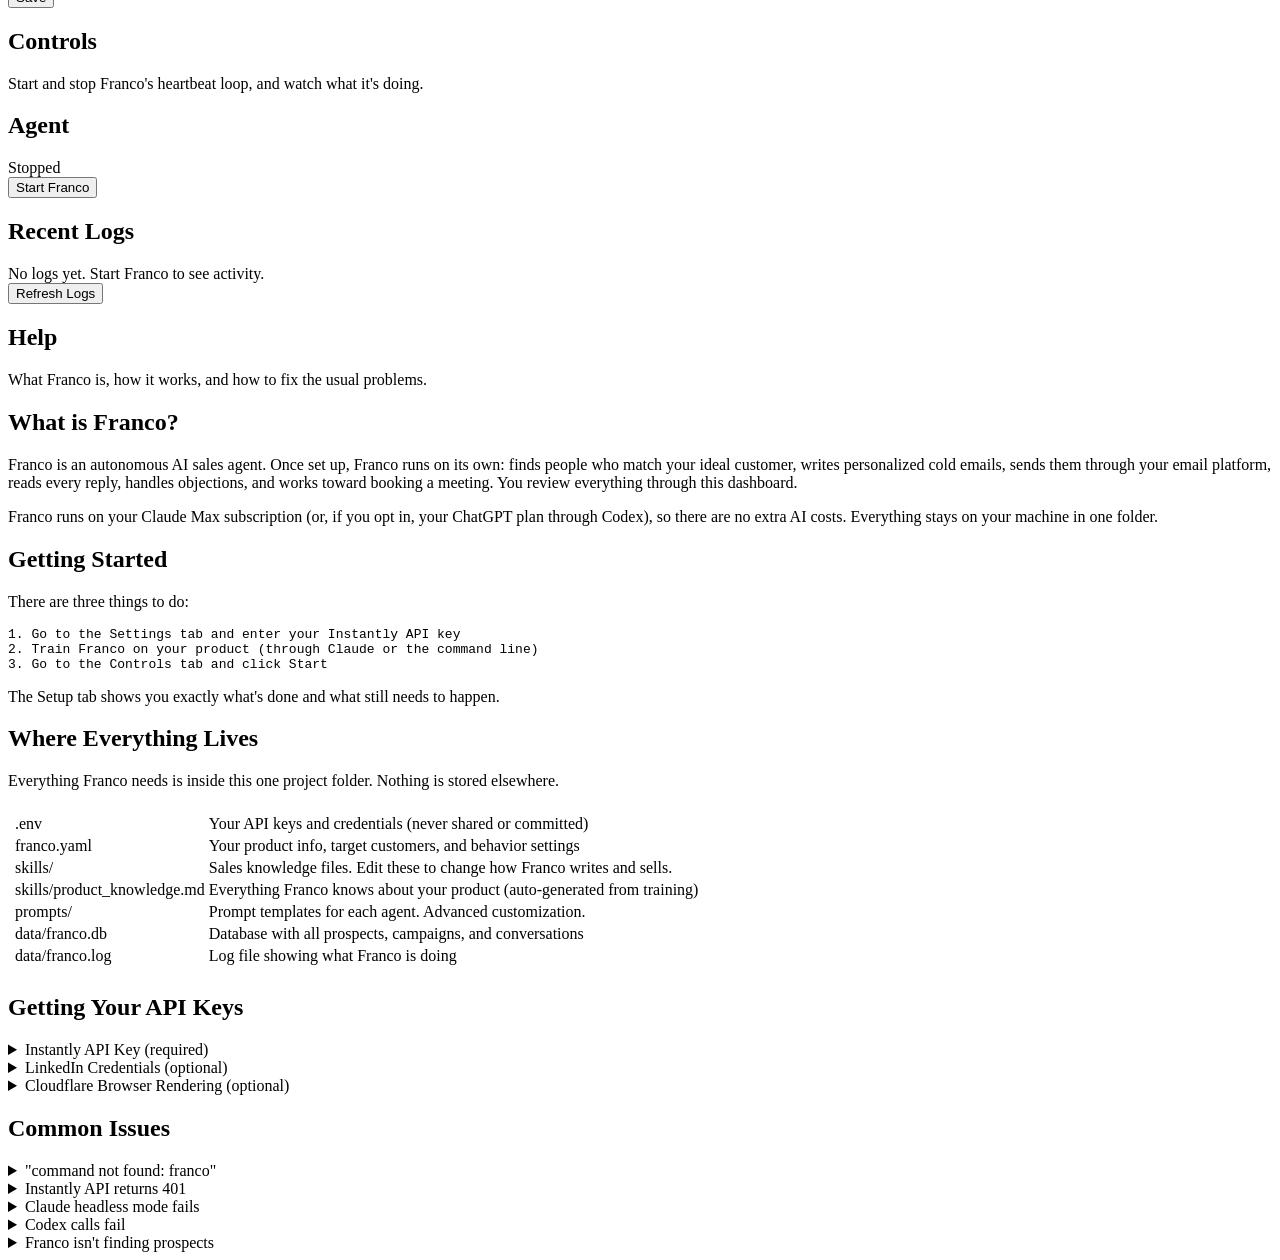
==== commit 4f92ff76: "P01 slice 2: encrypted credential vault with a keychain-held key - franco/vault.py: AES-256-GCM per " ====
--- a/franco/web/index.html
+++ b/franco/web/index.html
@@ -231,6 +231,10 @@
     <p class="lede">What Franco can run right now. Only <b>configured</b>, <b>degraded</b> and <b>live</b> capabilities execute; <b>preview</b> exists only in the <a href="/blueprint">blueprint</a>, and <b>unavailable</b> is refused before any request leaves this machine. The dashboard stays local-only.</p>
     <div id="capabilities" aria-live="polite"><p class="muted">Checking capabilities&hellip;</p></div>
   </div>
+  <div class="card" id="secrets-card">
+    <h2>Stored credentials</h2>
+    <div id="secrets" aria-live="polite"><p class="muted">Checking the vault&hellip;</p></div>
+  </div>
   <div class="card">
     <h2>Email Provider</h2>
     <p class="lede">How Franco sends and reads replies. Active provider: <b id="active-provider">…</b> — change it by setting <span style="font-family:var(--mono);font-size:12px">channels.email.provider</span> in <span style="font-family:var(--mono);font-size:12px">franco.yaml</span> to <span style="font-family:var(--mono);font-size:12px">gmail</span>, <span style="font-family:var(--mono);font-size:12px">smtp</span>, or <span style="font-family:var(--mono);font-size:12px">instantly</span>.</p>
